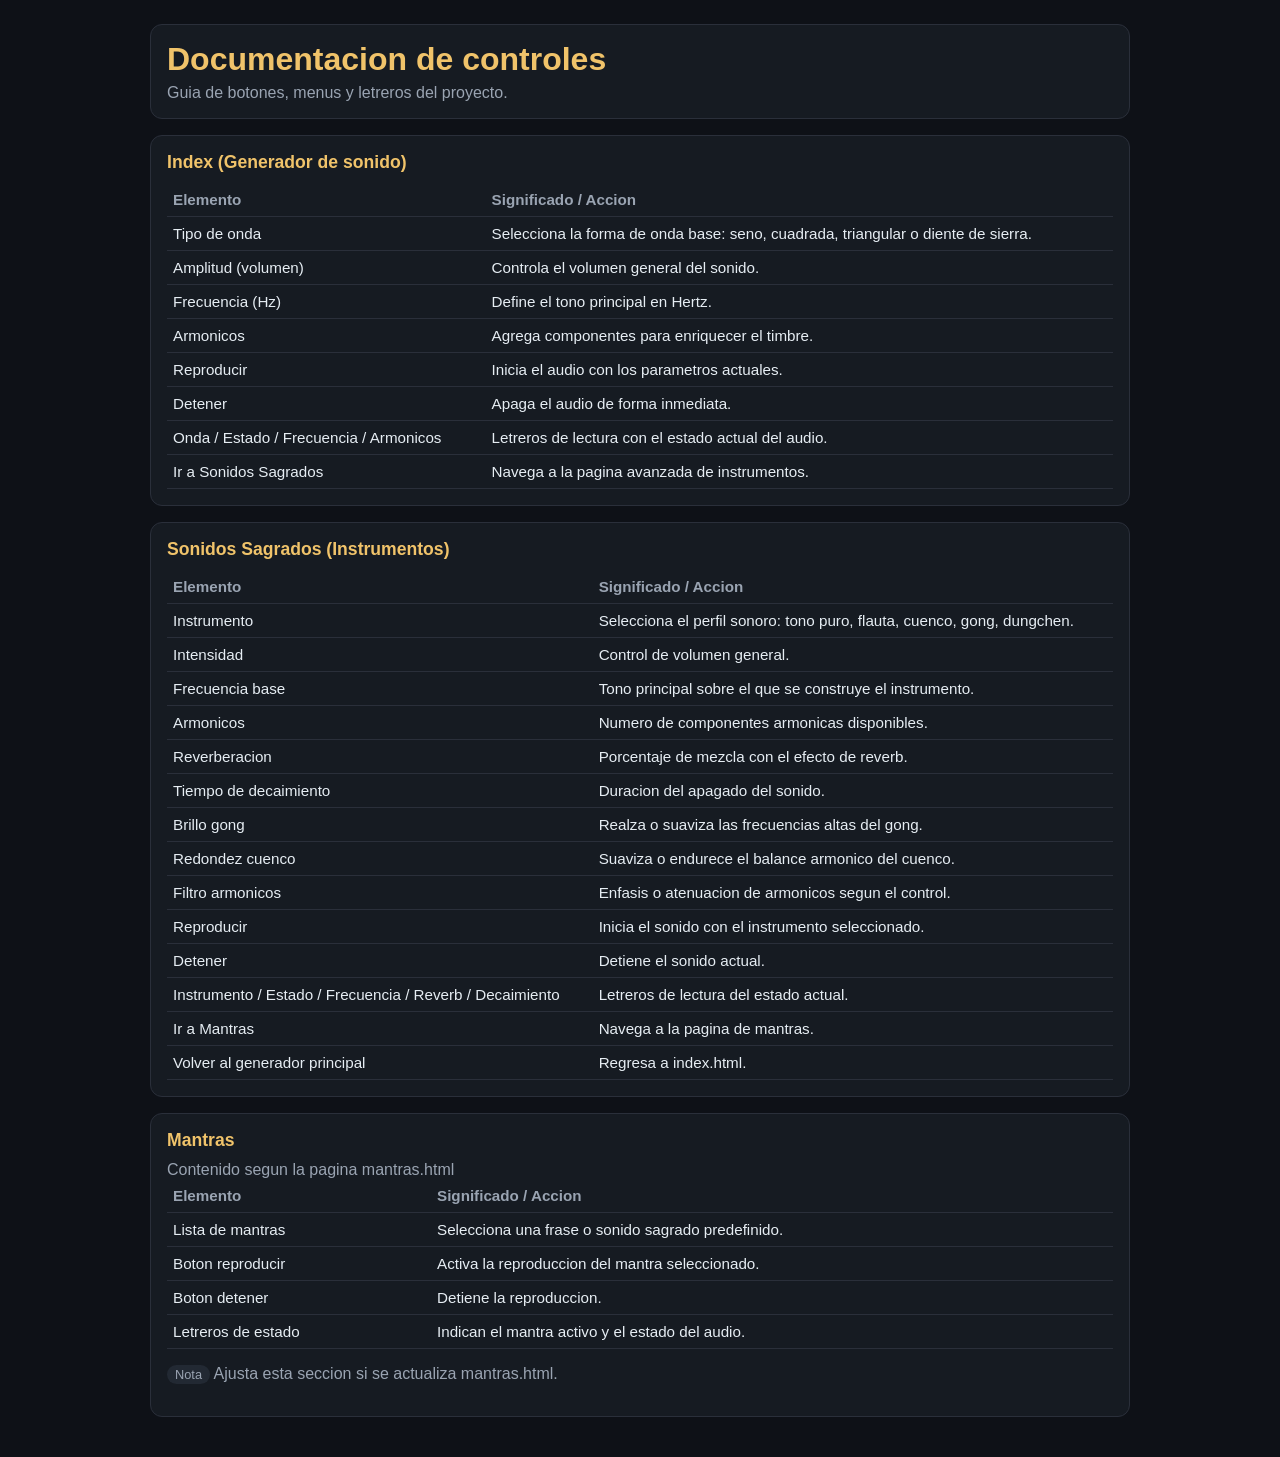
==== documentacion_botones.html @ 8e1fd6b5 "Add project controls documentation" ====
<!doctype html>
<html lang="es">
<head>
  <meta charset="utf-8" />
  <meta name="viewport" content="width=device-width, initial-scale=1" />
  <title>Documentacion de controles - Generador de Sonidos Sagrados</title>
  <style>
    :root {
      --bg: #0e1117;
      --panel: #161b22;
      --text: #e6edf3;
      --muted: #9aa4b2;
      --accent: #f0c36a;
    }
    * { box-sizing: border-box; }
    body {
      margin: 0;
      font-family: "Trebuchet MS", "Verdana", sans-serif;
      background: var(--bg);
      color: var(--text);
      padding: 24px 18px 40px;
    }
    header {
      max-width: 980px;
      margin: 0 auto 16px;
      padding: 16px;
      background: var(--panel);
      border-radius: 12px;
      border: 1px solid #2a2f3a;
    }
    header h1 {
      margin: 0 0 6px;
      color: var(--accent);
    }
    main {
      max-width: 980px;
      margin: 0 auto;
      display: grid;
      gap: 16px;
    }
    section {
      background: var(--panel);
      border: 1px solid #2a2f3a;
      border-radius: 12px;
      padding: 16px;
    }
    h2 {
      margin: 0 0 10px;
      color: var(--accent);
      font-size: 1.1rem;
    }
    table {
      width: 100%;
      border-collapse: collapse;
      font-size: 0.95rem;
    }
    th, td {
      text-align: left;
      padding: 8px 6px;
      border-bottom: 1px solid #2a2f3a;
      vertical-align: top;
    }
    th { color: var(--muted); font-weight: 600; }
    .muted { color: var(--muted); }
    .tag {
      display: inline-block;
      padding: 2px 8px;
      border-radius: 999px;
      background: #222933;
      color: var(--muted);
      font-size: 0.8rem;
    }
  </style>
</head>
<body>
  <header>
    <h1>Documentacion de controles</h1>
    <div class="muted">Guia de botones, menus y letreros del proyecto.</div>
  </header>

  <main>
    <section>
      <h2>Index (Generador de sonido)</h2>
      <table>
        <thead>
          <tr>
            <th>Elemento</th>
            <th>Significado / Accion</th>
          </tr>
        </thead>
        <tbody>
          <tr><td>Tipo de onda</td><td>Selecciona la forma de onda base: seno, cuadrada, triangular o diente de sierra.</td></tr>
          <tr><td>Amplitud (volumen)</td><td>Controla el volumen general del sonido.</td></tr>
          <tr><td>Frecuencia (Hz)</td><td>Define el tono principal en Hertz.</td></tr>
          <tr><td>Armonicos</td><td>Agrega componentes para enriquecer el timbre.</td></tr>
          <tr><td>Reproducir</td><td>Inicia el audio con los parametros actuales.</td></tr>
          <tr><td>Detener</td><td>Apaga el audio de forma inmediata.</td></tr>
          <tr><td>Onda / Estado / Frecuencia / Armonicos</td><td>Letreros de lectura con el estado actual del audio.</td></tr>
          <tr><td>Ir a Sonidos Sagrados</td><td>Navega a la pagina avanzada de instrumentos.</td></tr>
        </tbody>
      </table>
    </section>

    <section>
      <h2>Sonidos Sagrados (Instrumentos)</h2>
      <table>
        <thead>
          <tr>
            <th>Elemento</th>
            <th>Significado / Accion</th>
          </tr>
        </thead>
        <tbody>
          <tr><td>Instrumento</td><td>Selecciona el perfil sonoro: tono puro, flauta, cuenco, gong, dungchen.</td></tr>
          <tr><td>Intensidad</td><td>Control de volumen general.</td></tr>
          <tr><td>Frecuencia base</td><td>Tono principal sobre el que se construye el instrumento.</td></tr>
          <tr><td>Armonicos</td><td>Numero de componentes armonicas disponibles.</td></tr>
          <tr><td>Reverberacion</td><td>Porcentaje de mezcla con el efecto de reverb.</td></tr>
          <tr><td>Tiempo de decaimiento</td><td>Duracion del apagado del sonido.</td></tr>
          <tr><td>Brillo gong</td><td>Realza o suaviza las frecuencias altas del gong.</td></tr>
          <tr><td>Redondez cuenco</td><td>Suaviza o endurece el balance armonico del cuenco.</td></tr>
          <tr><td>Filtro armonicos</td><td>Enfasis o atenuacion de armonicos segun el control.</td></tr>
          <tr><td>Reproducir</td><td>Inicia el sonido con el instrumento seleccionado.</td></tr>
          <tr><td>Detener</td><td>Detiene el sonido actual.</td></tr>
          <tr><td>Instrumento / Estado / Frecuencia / Reverb / Decaimiento</td><td>Letreros de lectura del estado actual.</td></tr>
          <tr><td>Ir a Mantras</td><td>Navega a la pagina de mantras.</td></tr>
          <tr><td>Volver al generador principal</td><td>Regresa a index.html.</td></tr>
        </tbody>
      </table>
    </section>

    <section>
      <h2>Mantras</h2>
      <div class="muted">Contenido segun la pagina mantras.html</div>
      <table>
        <thead>
          <tr>
            <th>Elemento</th>
            <th>Significado / Accion</th>
          </tr>
        </thead>
        <tbody>
          <tr><td>Lista de mantras</td><td>Selecciona una frase o sonido sagrado predefinido.</td></tr>
          <tr><td>Boton reproducir</td><td>Activa la reproduccion del mantra seleccionado.</td></tr>
          <tr><td>Boton detener</td><td>Detiene la reproduccion.</td></tr>
          <tr><td>Letreros de estado</td><td>Indican el mantra activo y el estado del audio.</td></tr>
        </tbody>
      </table>
      <p class="muted"><span class="tag">Nota</span> Ajusta esta seccion si se actualiza mantras.html.</p>
    </section>
  </main>
</body>
</html>
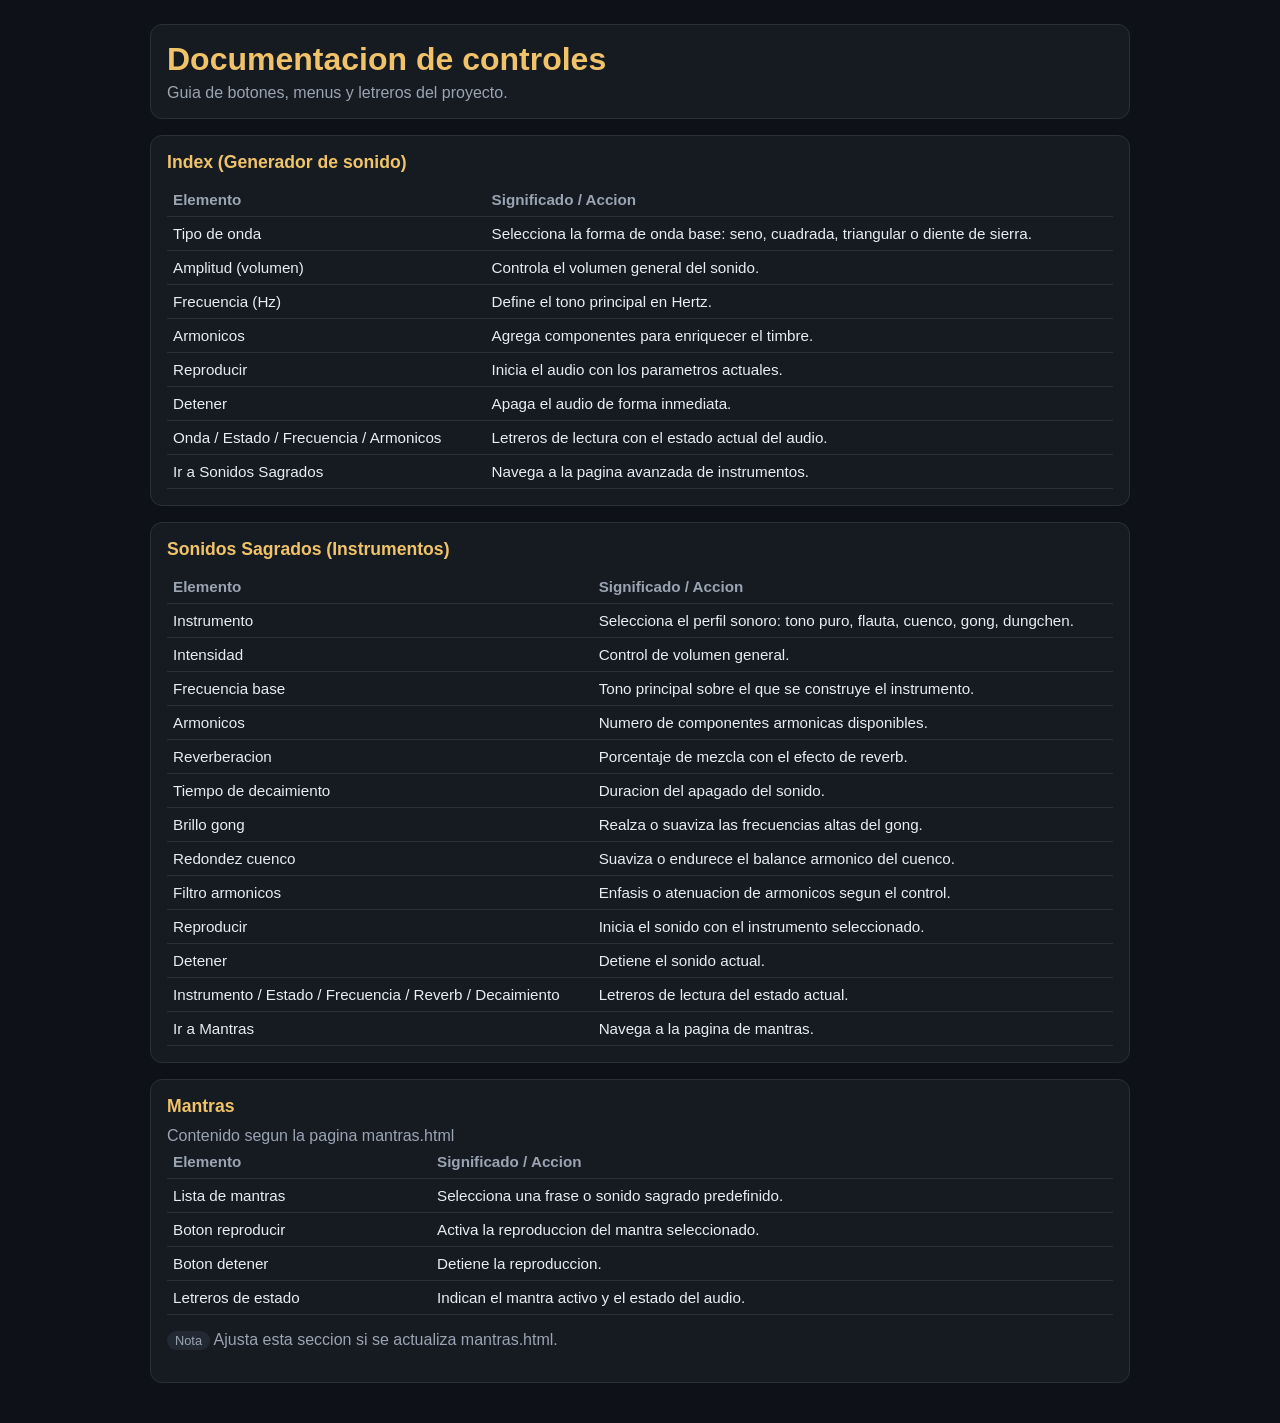
==== commit 0dbdc2f2: "Quitar enlace volver al generador principal" ====
--- a/documentacion_botones.html
+++ b/documentacion_botones.html
@@ -124,7 +124,6 @@
           <tr><td>Detener</td><td>Detiene el sonido actual.</td></tr>
           <tr><td>Instrumento / Estado / Frecuencia / Reverb / Decaimiento</td><td>Letreros de lectura del estado actual.</td></tr>
           <tr><td>Ir a Mantras</td><td>Navega a la pagina de mantras.</td></tr>
-          <tr><td>Volver al generador principal</td><td>Regresa a index.html.</td></tr>
         </tbody>
       </table>
     </section>
